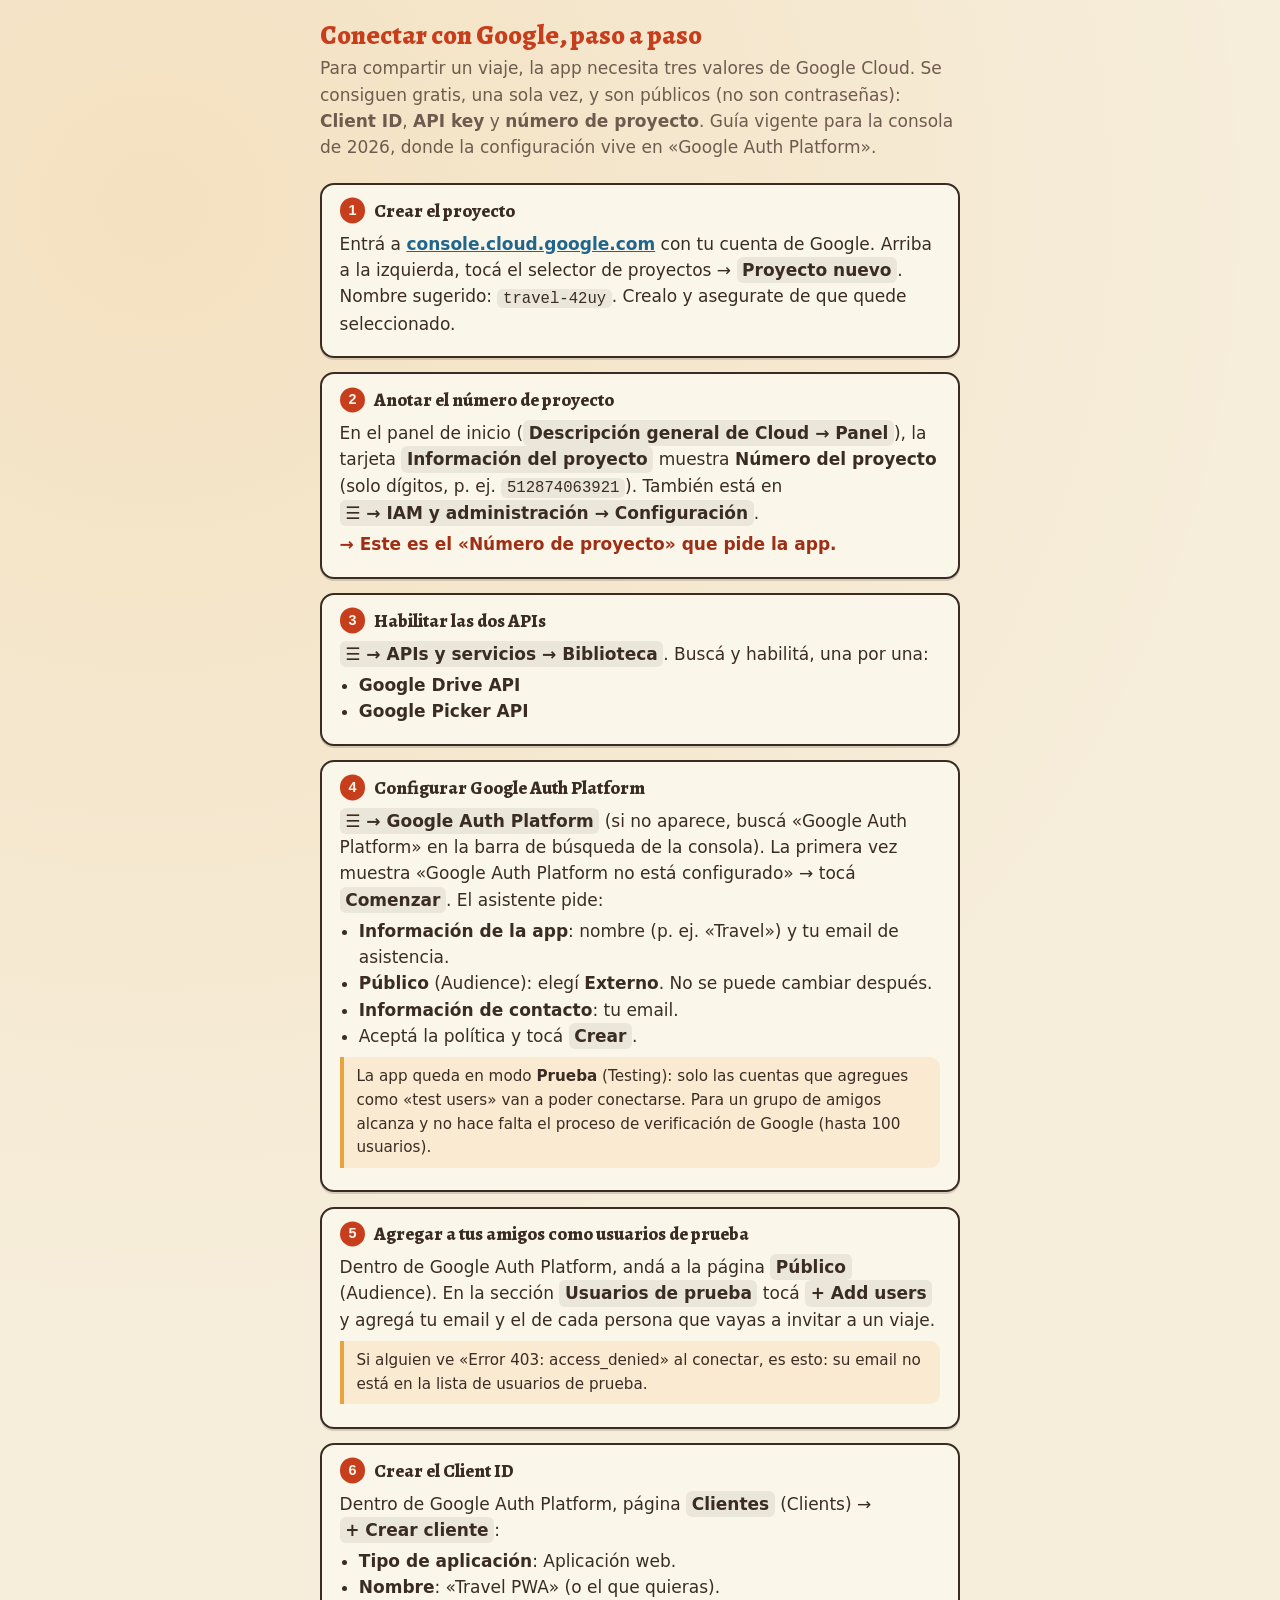
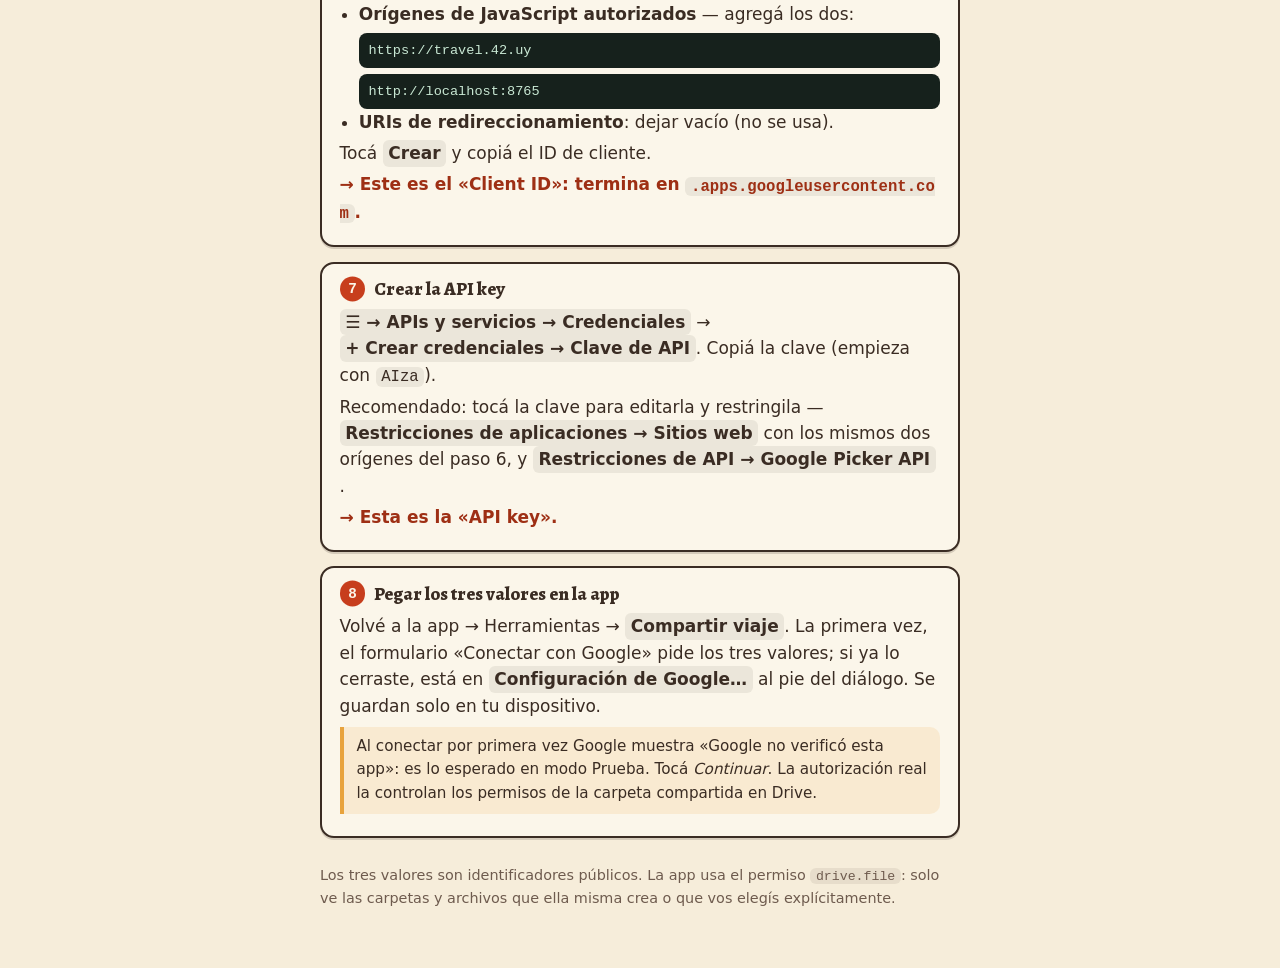
==== setup-google.html @ 5117c055 "Share with users and add attachments" ====
<!doctype html>
<html lang="es">
<head>
  <meta charset="utf-8" />
  <meta name="viewport" content="width=device-width, initial-scale=1" />
  <title>Travel · Conectar con Google, paso a paso</title>
  <meta name="description" content="Guía para obtener el Client ID, la API key y el número de proyecto en Google Cloud Console." />
  <link rel="icon" type="image/svg+xml" href="./icon.svg" />
  <link rel="stylesheet" href="./fonts/fonts.css" />
  <style>
    :root {
      --paper: #F6EDDA;
      --cream: #FBF6EA;
      --ink: #3A2C23;
      --ink-soft: #6E5B4E;
      --terra: #C73E1D;
      --terra-dark: #9E2F14;
      --amber: #E8A33D;
      --sea: #20668C;
    }
    * { box-sizing: border-box; }
    body {
      margin: 0;
      background:
        radial-gradient(circle at 12% 8%, rgba(232, 163, 61, 0.16), transparent 42%),
        var(--paper);
      color: var(--ink);
      font-family: 'Alegreya Sans', system-ui, sans-serif;
      font-size: 1.0625rem;
      line-height: 1.55;
      padding: 1.2rem 1rem 4rem;
    }
    main { max-width: 640px; margin: 0 auto; }
    h1, h2 {
      font-family: 'Alegreya', Georgia, serif;
      font-weight: 800;
      line-height: 1.15;
      color: var(--terra);
      margin: 0;
    }
    h1 { font-size: 1.7rem; margin-bottom: 0.3rem; }
    .lead { color: var(--ink-soft); margin: 0.2rem 0 1.4rem; }
    a { color: var(--sea); font-weight: 700; }
    .step {
      background: var(--cream);
      border: 2px solid var(--ink);
      border-radius: 14px;
      box-shadow: 0 2px 0 rgba(58, 44, 35, 0.18);
      padding: 0.9rem 1.1rem;
      margin: 0 0 0.9rem;
    }
    .step h2 {
      font-size: 1.15rem;
      color: var(--ink);
      display: flex;
      align-items: baseline;
      gap: 0.55rem;
      margin-bottom: 0.35rem;
    }
    .step h2 .n {
      flex: none;
      font-family: 'Alegreya Sans', sans-serif;
      font-size: 0.9rem;
      background: var(--terra);
      color: var(--cream);
      border-radius: 999px;
      min-width: 1.6rem;
      height: 1.6rem;
      display: inline-flex;
      align-items: center;
      justify-content: center;
      transform: translateY(-0.1rem);
    }
    .step p, .step ul { margin: 0.3rem 0; }
    .step ul { padding-left: 1.2rem; }
    .path {
      display: inline-block;
      background: rgba(58, 44, 35, 0.08);
      border-radius: 6px;
      padding: 0 0.35rem;
      font-weight: 700;
      white-space: nowrap;
    }
    code {
      background: rgba(58, 44, 35, 0.08);
      border-radius: 6px;
      padding: 0.05rem 0.35rem;
      font-size: 0.92em;
      word-break: break-all;
    }
    .copy {
      display: block;
      margin-top: 0.35rem;
      background: #16211C;
      color: #C9E8D4;
      border-radius: 8px;
      padding: 0.45rem 0.6rem;
      font-family: ui-monospace, monospace;
      font-size: 0.85rem;
      word-break: break-all;
    }
    .note {
      border-left: 4px solid var(--amber);
      background: rgba(232, 163, 61, 0.14);
      border-radius: 0 10px 10px 0;
      padding: 0.5rem 0.8rem;
      margin: 0.5rem 0;
      font-size: 0.95rem;
    }
    .result { color: var(--terra-dark); font-weight: 700; }
    footer { color: var(--ink-soft); font-size: 0.9rem; margin-top: 1.6rem; }
  </style>
</head>
<body>
  <main>
    <h1>Conectar con Google, paso a paso</h1>
    <p class="lead">Para compartir un viaje, la app necesita tres valores de
    Google Cloud. Se consiguen gratis, una sola vez, y son públicos (no son
    contraseñas): <strong>Client ID</strong>, <strong>API key</strong> y
    <strong>número de proyecto</strong>. Guía vigente para la consola de
    2026, donde la configuración vive en «Google Auth Platform».</p>

    <section class="step">
      <h2><span class="n">1</span>Crear el proyecto</h2>
      <p>Entrá a <a href="https://console.cloud.google.com" target="_blank" rel="noopener">console.cloud.google.com</a>
      con tu cuenta de Google. Arriba a la izquierda, tocá el selector de
      proyectos → <span class="path">Proyecto nuevo</span>. Nombre sugerido:
      <code>travel-42uy</code>. Crealo y asegurate de que quede seleccionado.</p>
    </section>

    <section class="step">
      <h2><span class="n">2</span>Anotar el número de proyecto</h2>
      <p>En el panel de inicio (<span class="path">Descripción general de Cloud → Panel</span>),
      la tarjeta <span class="path">Información del proyecto</span> muestra
      <strong>Número del proyecto</strong> (solo dígitos, p. ej.
      <code>512874063921</code>). También está en
      <span class="path">☰ → IAM y administración → Configuración</span>.</p>
      <p class="result">→ Este es el «Número de proyecto» que pide la app.</p>
    </section>

    <section class="step">
      <h2><span class="n">3</span>Habilitar las dos APIs</h2>
      <p><span class="path">☰ → APIs y servicios → Biblioteca</span>. Buscá y
      habilitá, una por una:</p>
      <ul>
        <li><strong>Google Drive API</strong></li>
        <li><strong>Google Picker API</strong></li>
      </ul>
    </section>

    <section class="step">
      <h2><span class="n">4</span>Configurar Google Auth Platform</h2>
      <p><span class="path">☰ → Google Auth Platform</span> (si no aparece,
      buscá «Google Auth Platform» en la barra de búsqueda de la consola).
      La primera vez muestra «Google Auth Platform no está configurado» →
      tocá <span class="path">Comenzar</span>. El asistente pide:</p>
      <ul>
        <li><strong>Información de la app</strong>: nombre (p. ej. «Travel») y tu email de asistencia.</li>
        <li><strong>Público</strong> (Audience): elegí <strong>Externo</strong>. No se puede cambiar después.</li>
        <li><strong>Información de contacto</strong>: tu email.</li>
        <li>Aceptá la política y tocá <span class="path">Crear</span>.</li>
      </ul>
      <div class="note">La app queda en modo <strong>Prueba</strong> (Testing):
      solo las cuentas que agregues como «test users» van a poder conectarse.
      Para un grupo de amigos alcanza y no hace falta el proceso de
      verificación de Google (hasta 100 usuarios).</div>
    </section>

    <section class="step">
      <h2><span class="n">5</span>Agregar a tus amigos como usuarios de prueba</h2>
      <p>Dentro de Google Auth Platform, andá a la página
      <span class="path">Público</span> (Audience). En la sección
      <span class="path">Usuarios de prueba</span> tocá
      <span class="path">+ Add users</span> y agregá tu email y el de cada
      persona que vayas a invitar a un viaje.</p>
      <div class="note">Si alguien ve «Error 403: access_denied» al conectar,
      es esto: su email no está en la lista de usuarios de prueba.</div>
    </section>

    <section class="step">
      <h2><span class="n">6</span>Crear el Client ID</h2>
      <p>Dentro de Google Auth Platform, página
      <span class="path">Clientes</span> (Clients) →
      <span class="path">+ Crear cliente</span>:</p>
      <ul>
        <li><strong>Tipo de aplicación</strong>: Aplicación web.</li>
        <li><strong>Nombre</strong>: «Travel PWA» (o el que quieras).</li>
        <li><strong>Orígenes de JavaScript autorizados</strong> — agregá los dos:
          <span class="copy">https://travel.42.uy</span>
          <span class="copy">http://localhost:8765</span>
        </li>
        <li><strong>URIs de redireccionamiento</strong>: dejar vacío (no se usa).</li>
      </ul>
      <p>Tocá <span class="path">Crear</span> y copiá el ID de cliente.</p>
      <p class="result">→ Este es el «Client ID»: termina en
      <code>.apps.googleusercontent.com</code>.</p>
    </section>

    <section class="step">
      <h2><span class="n">7</span>Crear la API key</h2>
      <p><span class="path">☰ → APIs y servicios → Credenciales</span> →
      <span class="path">+ Crear credenciales → Clave de API</span>. Copiá la
      clave (empieza con <code>AIza</code>).</p>
      <p>Recomendado: tocá la clave para editarla y restringila —
      <span class="path">Restricciones de aplicaciones → Sitios web</span>
      con los mismos dos orígenes del paso 6, y
      <span class="path">Restricciones de API → Google Picker API</span>.</p>
      <p class="result">→ Esta es la «API key».</p>
    </section>

    <section class="step">
      <h2><span class="n">8</span>Pegar los tres valores en la app</h2>
      <p>Volvé a la app → Herramientas → <span class="path">Compartir viaje</span>.
      La primera vez, el formulario «Conectar con Google» pide los tres
      valores; si ya lo cerraste, está en
      <span class="path">Configuración de Google…</span> al pie del diálogo.
      Se guardan solo en tu dispositivo.</p>
      <div class="note">Al conectar por primera vez Google muestra
      «Google no verificó esta app»: es lo esperado en modo Prueba. Tocá
      <em>Continuar</em>. La autorización real la controlan los permisos de la
      carpeta compartida en Drive.</div>
    </section>

    <footer>Los tres valores son identificadores públicos. La app usa el
    permiso <code>drive.file</code>: solo ve las carpetas y archivos que ella
    misma crea o que vos elegís explícitamente.</footer>
  </main>
</body>
</html>
---- fonts/fonts.css ----
@font-face {
  font-family: 'Alegreya';
  font-style: normal;
  font-weight: 800;
  font-display: swap;
  src: url(alegreya-800.woff2) format('woff2');
  unicode-range: U+0000-00FF, U+0131, U+0152-0153, U+02BB-02BC, U+02C6, U+02DA, U+02DC, U+0304, U+0308, U+0329, U+2000-206F, U+20AC, U+2122, U+2191, U+2193, U+2212, U+2215, U+FEFF, U+FFFD;
}

@font-face {
  font-family: 'Alegreya Sans';
  font-style: normal;
  font-weight: 400;
  font-display: optional;
  src: url(alegreya-sans-400.woff2) format('woff2');
  unicode-range: U+0000-00FF, U+0131, U+0152-0153, U+02BB-02BC, U+02C6, U+02DA, U+02DC, U+0304, U+0308, U+0329, U+2000-206F, U+20AC, U+2122, U+2191, U+2193, U+2212, U+2215, U+FEFF, U+FFFD;
}

@font-face {
  font-family: 'Alegreya Sans';
  font-style: normal;
  font-weight: 700;
  font-display: optional;
  src: url(alegreya-sans-700.woff2) format('woff2');
  unicode-range: U+0000-00FF, U+0131, U+0152-0153, U+02BB-02BC, U+02C6, U+02DA, U+02DC, U+0304, U+0308, U+0329, U+2000-206F, U+20AC, U+2122, U+2191, U+2193, U+2212, U+2215, U+FEFF, U+FFFD;
}
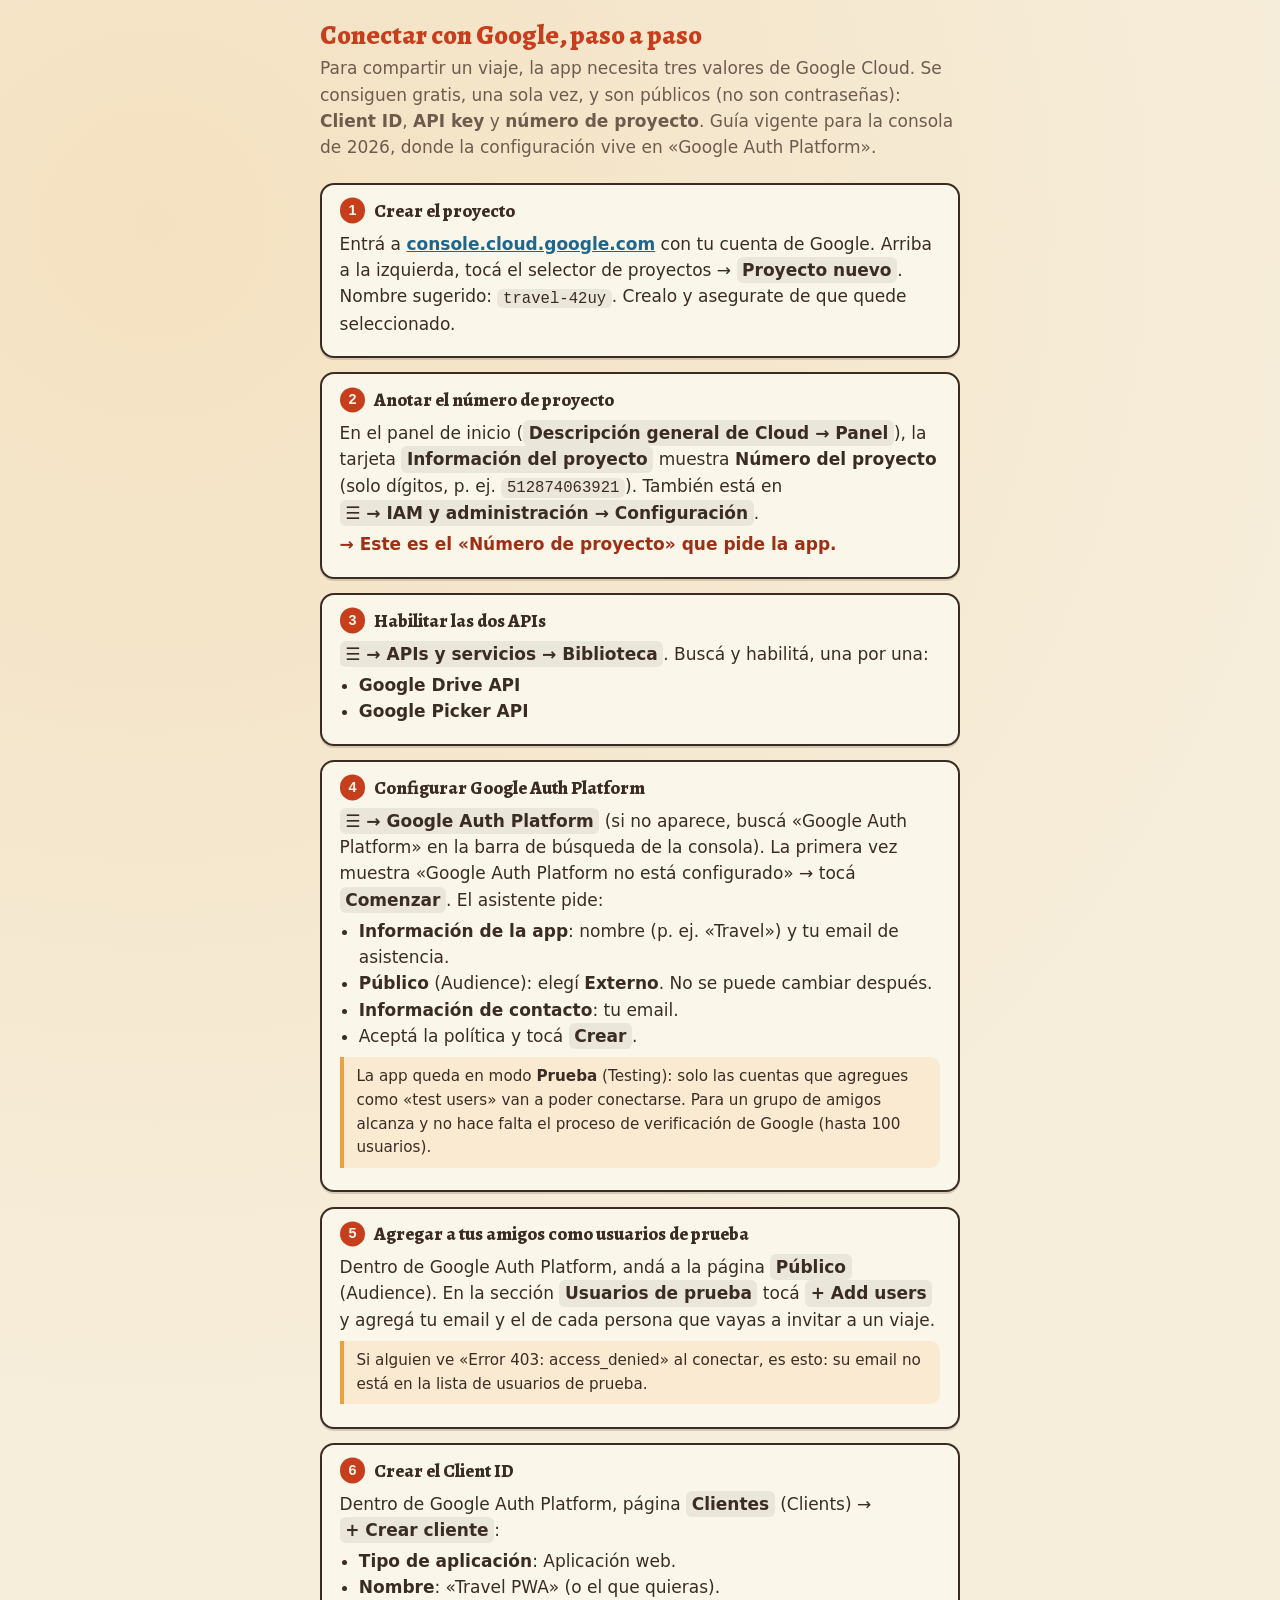
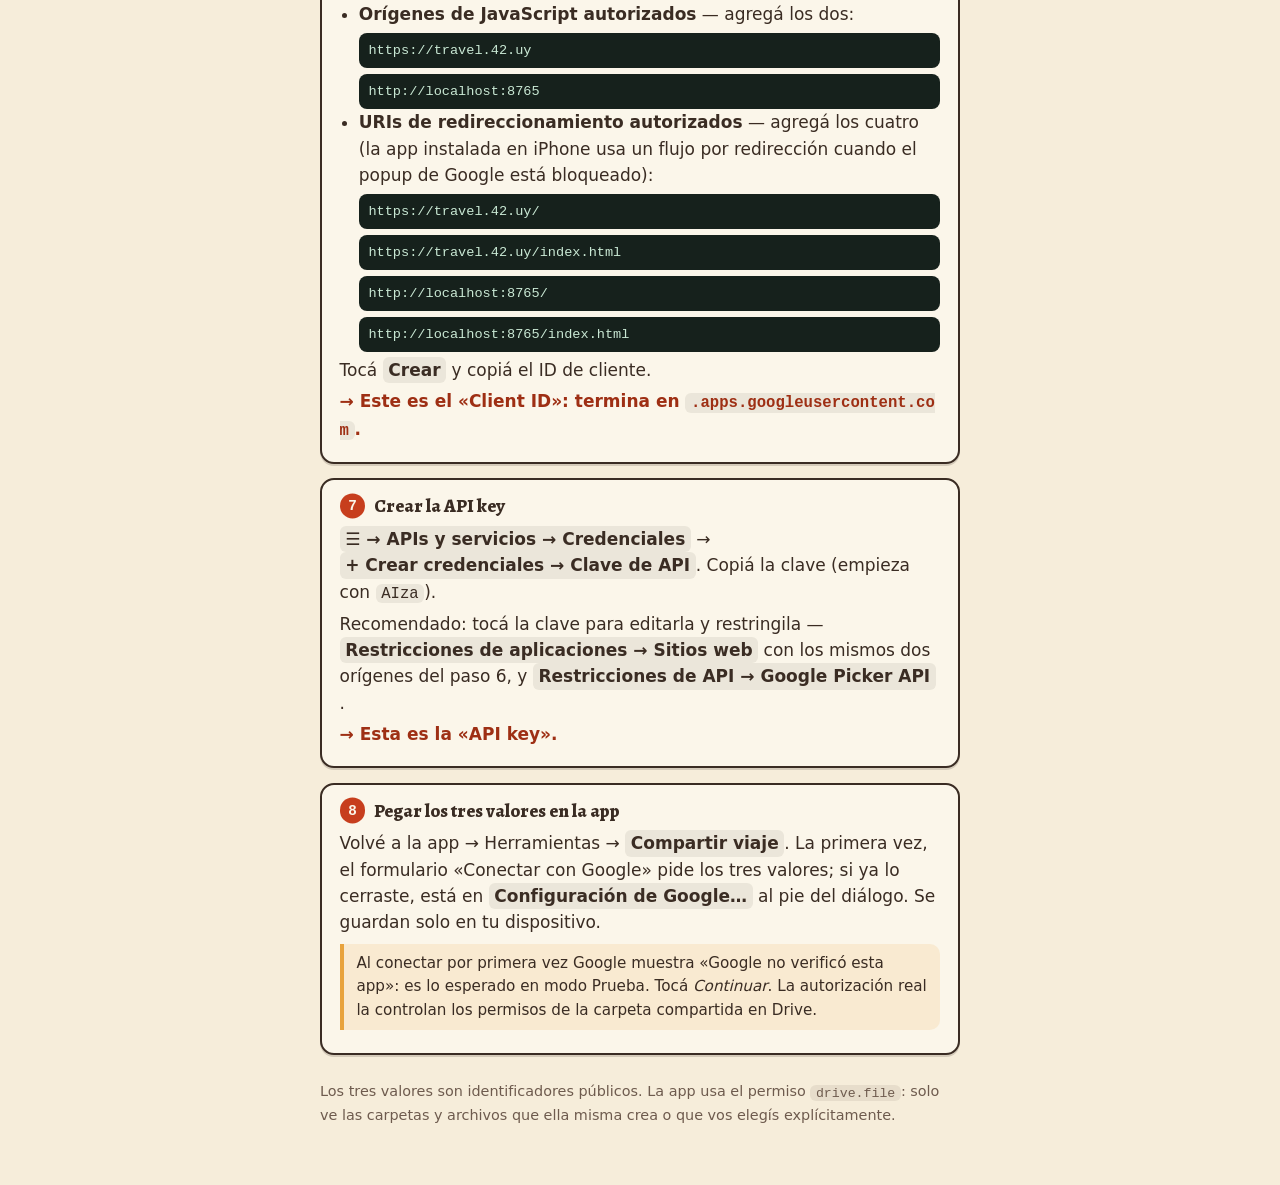
==== commit f9110d7e: "Fix oauth modal blocked" ====
--- a/setup-google.html
+++ b/setup-google.html
@@ -189,7 +189,14 @@
           <span class="copy">https://travel.42.uy</span>
           <span class="copy">http://localhost:8765</span>
         </li>
-        <li><strong>URIs de redireccionamiento</strong>: dejar vacío (no se usa).</li>
+        <li><strong>URIs de redireccionamiento autorizados</strong> — agregá los cuatro
+          (la app instalada en iPhone usa un flujo por redirección cuando el
+          popup de Google está bloqueado):
+          <span class="copy">https://travel.42.uy/</span>
+          <span class="copy">https://travel.42.uy/index.html</span>
+          <span class="copy">http://localhost:8765/</span>
+          <span class="copy">http://localhost:8765/index.html</span>
+        </li>
       </ul>
       <p>Tocá <span class="path">Crear</span> y copiá el ID de cliente.</p>
       <p class="result">→ Este es el «Client ID»: termina en
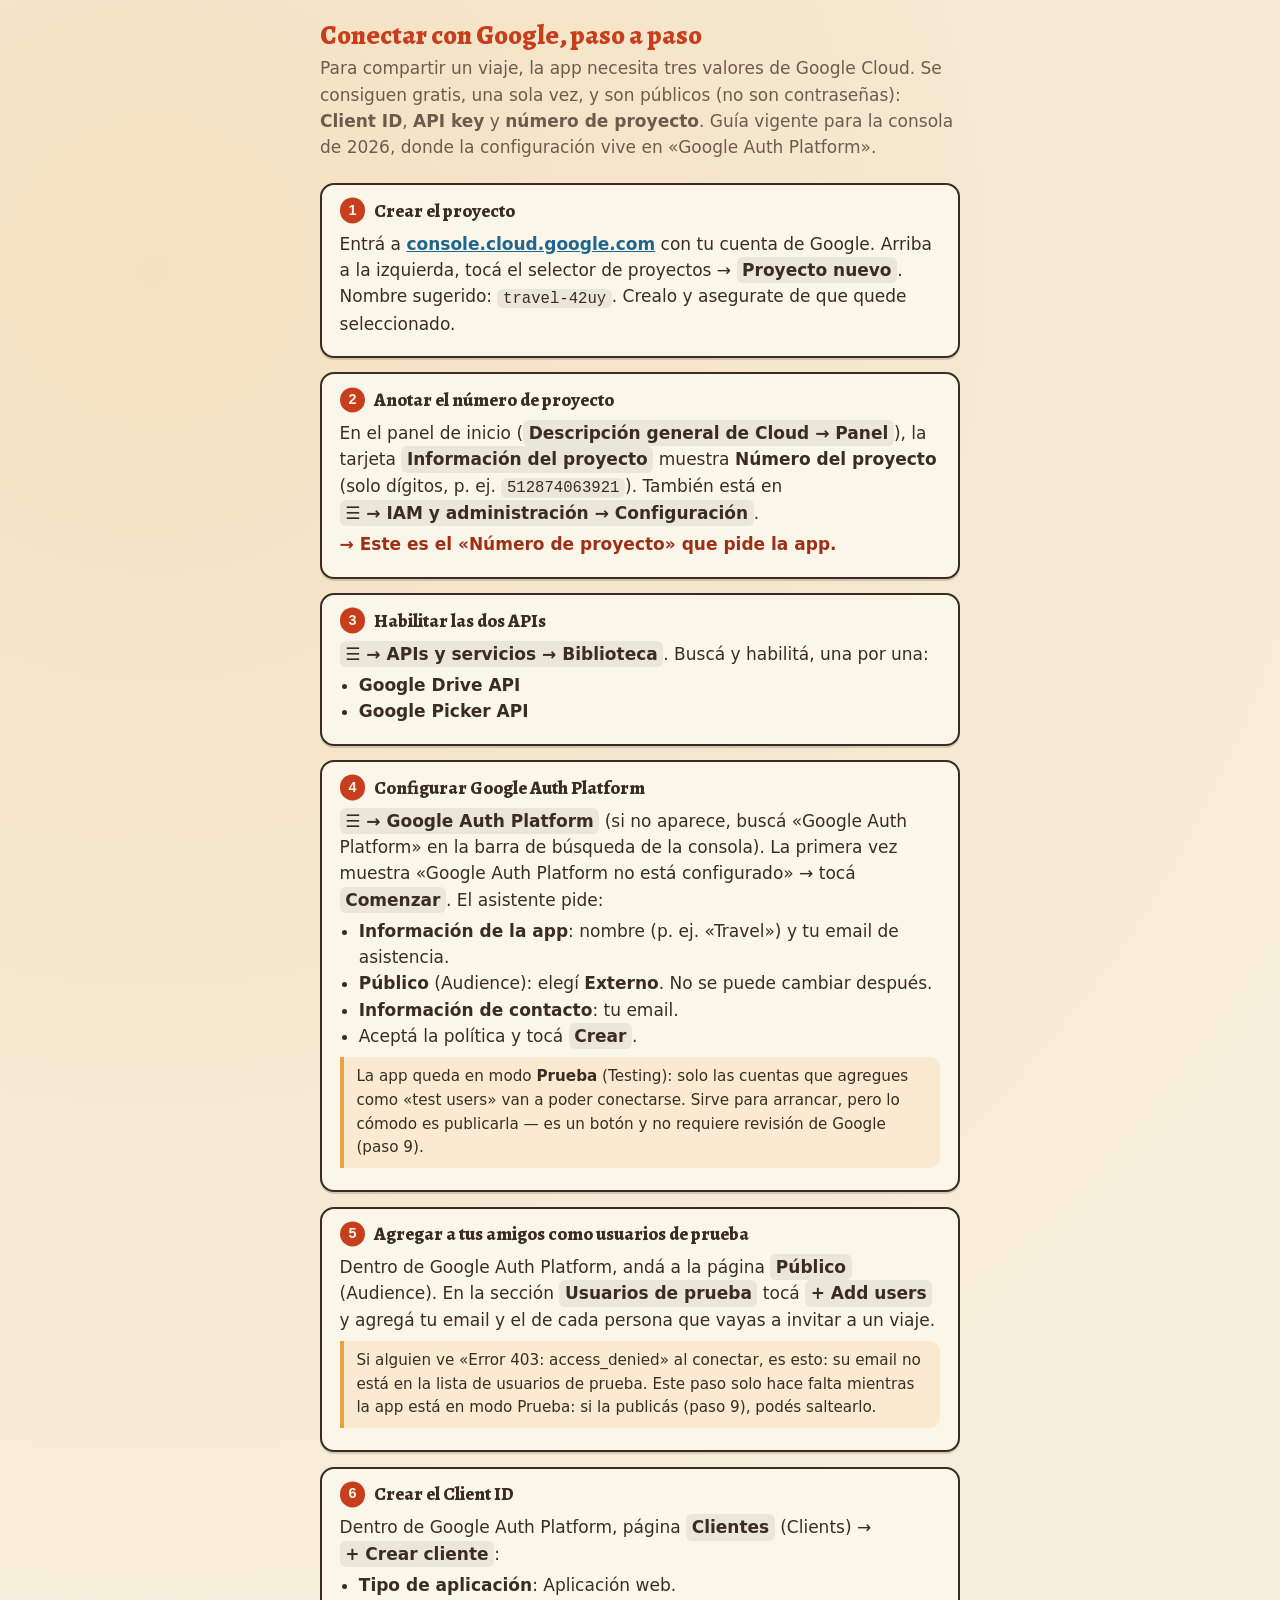
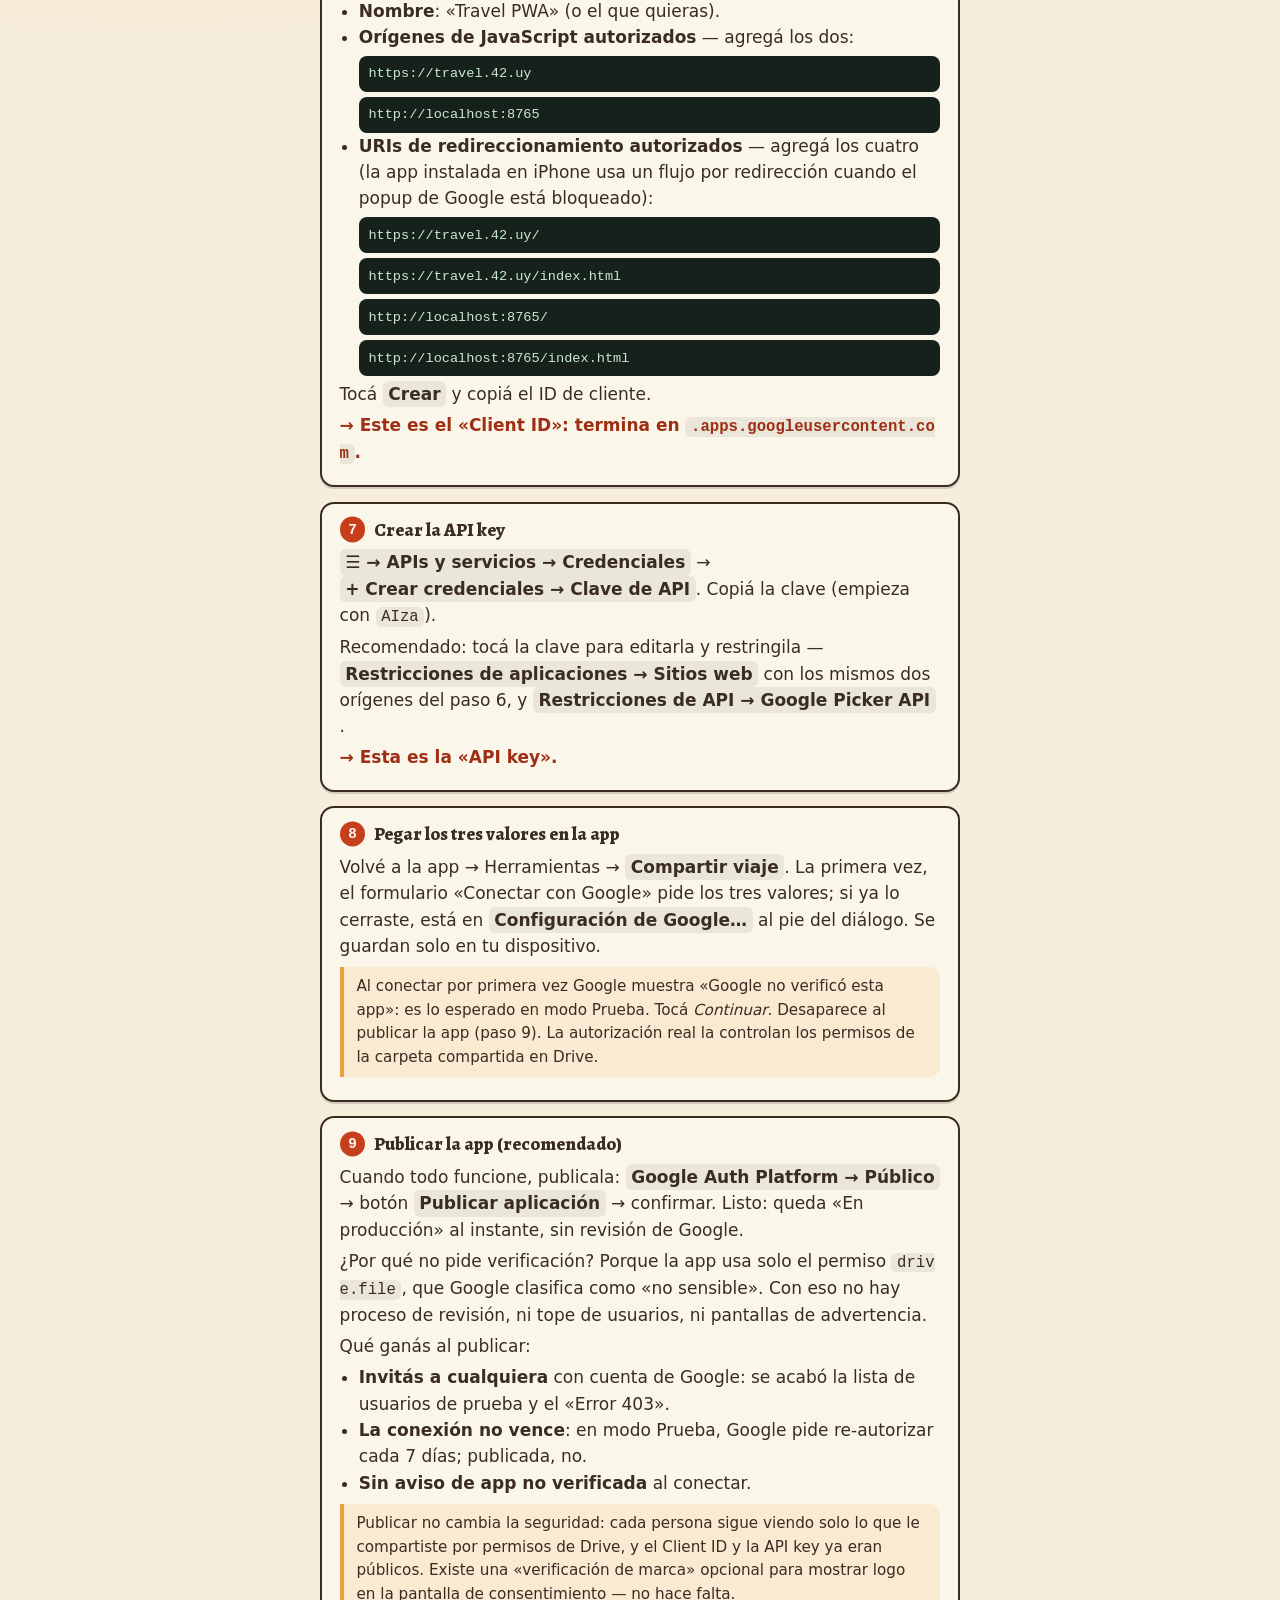
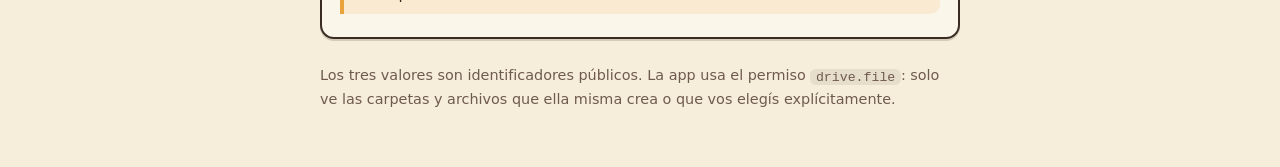
==== commit 7e5d365f: "How to release google app and move log option to drawer" ====
--- a/setup-google.html
+++ b/setup-google.html
@@ -162,8 +162,8 @@
       </ul>
       <div class="note">La app queda en modo <strong>Prueba</strong> (Testing):
       solo las cuentas que agregues como «test users» van a poder conectarse.
-      Para un grupo de amigos alcanza y no hace falta el proceso de
-      verificación de Google (hasta 100 usuarios).</div>
+      Sirve para arrancar, pero lo cómodo es publicarla — es un botón y no
+      requiere revisión de Google (paso 9).</div>
     </section>
 
     <section class="step">
@@ -174,7 +174,9 @@
       <span class="path">+ Add users</span> y agregá tu email y el de cada
       persona que vayas a invitar a un viaje.</p>
       <div class="note">Si alguien ve «Error 403: access_denied» al conectar,
-      es esto: su email no está en la lista de usuarios de prueba.</div>
+      es esto: su email no está en la lista de usuarios de prueba.
+      Este paso solo hace falta mientras la app está en modo Prueba: si la
+      publicás (paso 9), podés saltearlo.</div>
     </section>
 
     <section class="step">
@@ -224,8 +226,34 @@
       Se guardan solo en tu dispositivo.</p>
       <div class="note">Al conectar por primera vez Google muestra
       «Google no verificó esta app»: es lo esperado en modo Prueba. Tocá
-      <em>Continuar</em>. La autorización real la controlan los permisos de la
-      carpeta compartida en Drive.</div>
+      <em>Continuar</em>. Desaparece al publicar la app (paso 9). La
+      autorización real la controlan los permisos de la carpeta compartida
+      en Drive.</div>
+    </section>
+
+    <section class="step">
+      <h2><span class="n">9</span>Publicar la app (recomendado)</h2>
+      <p>Cuando todo funcione, publicala: <span class="path">Google Auth
+      Platform → Público</span> → botón
+      <span class="path">Publicar aplicación</span> → confirmar. Listo: queda
+      «En producción» al instante, sin revisión de Google.</p>
+      <p>¿Por qué no pide verificación? Porque la app usa solo el permiso
+      <code>drive.file</code>, que Google clasifica como «no sensible». Con
+      eso no hay proceso de revisión, ni tope de usuarios, ni pantallas de
+      advertencia.</p>
+      <p>Qué ganás al publicar:</p>
+      <ul>
+        <li><strong>Invitás a cualquiera</strong> con cuenta de Google: se
+        acabó la lista de usuarios de prueba y el «Error 403».</li>
+        <li><strong>La conexión no vence</strong>: en modo Prueba, Google
+        pide re-autorizar cada 7 días; publicada, no.</li>
+        <li><strong>Sin aviso de app no verificada</strong> al conectar.</li>
+      </ul>
+      <div class="note">Publicar no cambia la seguridad: cada persona sigue
+      viendo solo lo que le compartiste por permisos de Drive, y el Client ID
+      y la API key ya eran públicos. Existe una «verificación de marca»
+      opcional para mostrar logo en la pantalla de consentimiento — no hace
+      falta.</div>
     </section>
 
     <footer>Los tres valores son identificadores públicos. La app usa el
